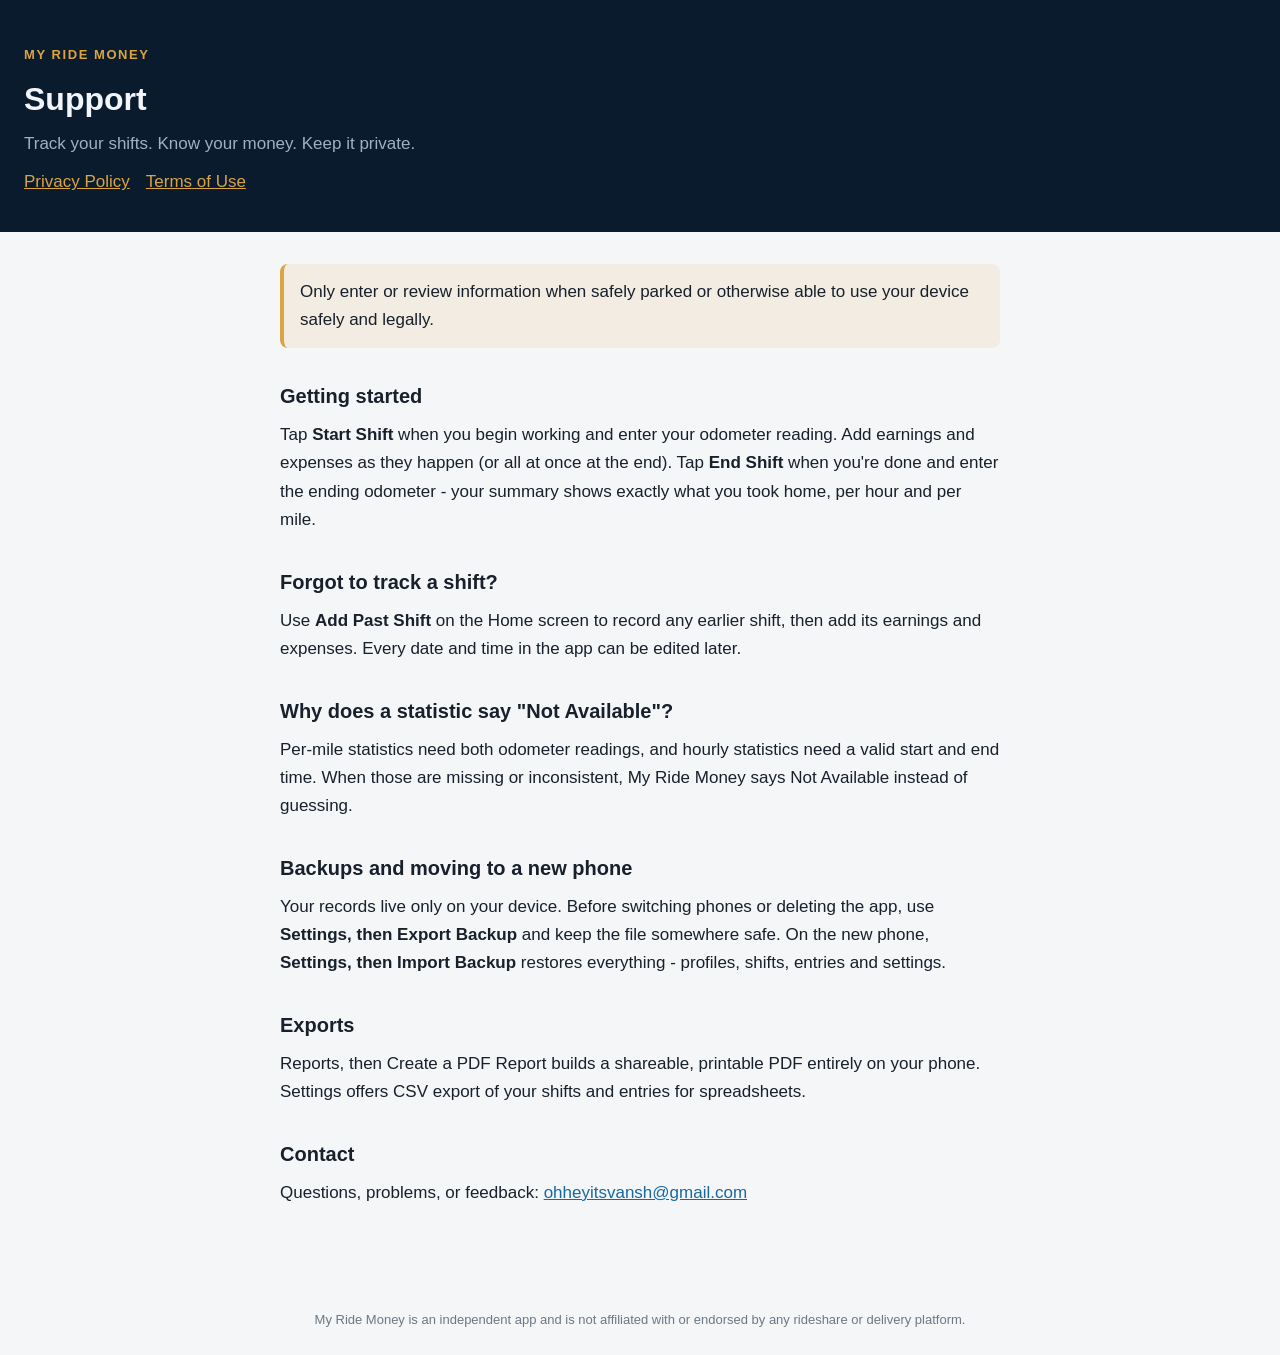
==== index.html @ f2bc67e1 "Add initial HTML structure for support page" ====
<!DOCTYPE html>
<html lang="en">
<head>
<meta charset="utf-8">
<meta name="viewport" content="width=device-width, initial-scale=1">
<title>Support - My Ride Money</title>
<style>
:root { color-scheme: light dark; }
body { margin: 0; font: 17px/1.65 -apple-system, BlinkMacSystemFont, "Segoe UI", Roboto, sans-serif; background: #f5f6f8; color: #17202b; }
@media (prefers-color-scheme: dark) { body { background: #0a1220; color: #f2f5f9; } }
header { background: #0b1b2e; color: #f2f5f9; padding: 44px 24px 36px; }
header .brand { color: #d9a441; font-weight: 700; letter-spacing: .12em; text-transform: uppercase; font-size: 13px; }
header h1 { margin: 8px 0 4px; font-size: 32px; }
header p { margin: 0; color: #9fb0c4; }
main { max-width: 720px; margin: 0 auto; padding: 32px 24px 64px; }
h2 { font-size: 20px; margin: 32px 0 8px; }
p { margin: 0 0 14px; }
.callout { background: rgba(217,164,65,.12); border-left: 4px solid #d9a441; padding: 14px 16px; border-radius: 8px; }
a { color: #1769a0; }
footer { text-align: center; font-size: 13px; color: #6b7885; padding: 24px; }
nav { margin-top: 10px; }
nav a { color: #d9a441; margin-right: 16px; }
</style>
</head>
<body>
<header>
<div class="brand">My Ride Money</div>
<h1>Support</h1>
<p>Track your shifts. Know your money. Keep it private.</p>
<nav><a href="privacy.html">Privacy Policy</a><a href="terms.html">Terms of Use</a></nav>
</header>
<main>
<p class="callout">Only enter or review information when safely parked or otherwise able to use your device safely and legally.</p>
<h2>Getting started</h2>
<p>Tap <strong>Start Shift</strong> when you begin working and enter your odometer reading. Add earnings and expenses as they happen (or all at once at the end). Tap <strong>End Shift</strong> when you're done and enter the ending odometer - your summary shows exactly what you took home, per hour and per mile.</p>
<h2>Forgot to track a shift?</h2>
<p>Use <strong>Add Past Shift</strong> on the Home screen to record any earlier shift, then add its earnings and expenses. Every date and time in the app can be edited later.</p>
<h2>Why does a statistic say "Not Available"?</h2>
<p>Per-mile statistics need both odometer readings, and hourly statistics need a valid start and end time. When those are missing or inconsistent, My Ride Money says Not Available instead of guessing.</p>
<h2>Backups and moving to a new phone</h2>
<p>Your records live only on your device. Before switching phones or deleting the app, use <strong>Settings, then Export Backup</strong> and keep the file somewhere safe. On the new phone, <strong>Settings, then Import Backup</strong> restores everything - profiles, shifts, entries and settings.</p>
<h2>Exports</h2>
<p>Reports, then Create a PDF Report builds a shareable, printable PDF entirely on your phone. Settings offers CSV export of your shifts and entries for spreadsheets.</p>
<h2>Contact</h2>
<p>Questions, problems, or feedback: <a href="mailto:ohheyitsvansh@gmail.com">ohheyitsvansh@gmail.com</a></p>
</main>
<footer>My Ride Money is an independent app and is not affiliated with or endorsed by any rideshare or delivery platform.</footer>
</body>
</html>
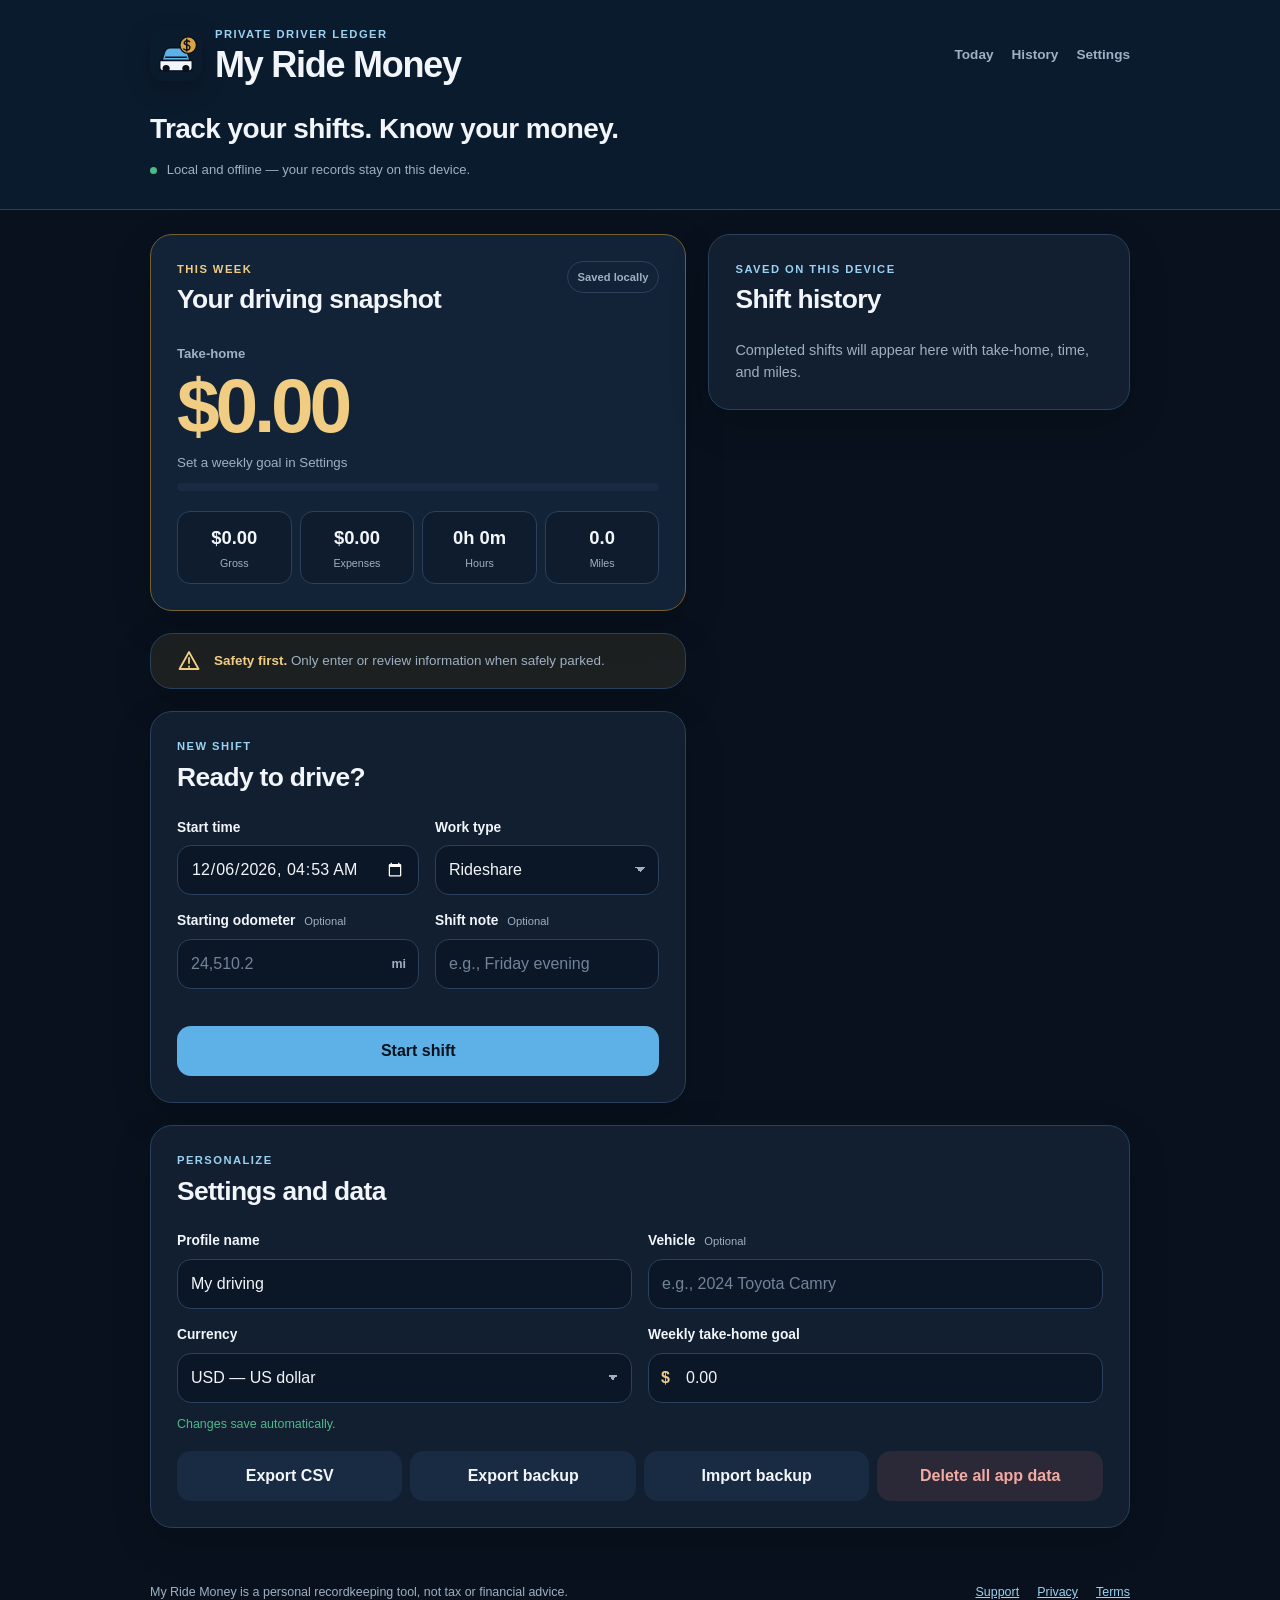
==== commit 1049903e: "Build offline My Ride Money PWA" ====
--- a/index.html
+++ b/index.html
@@ -1,49 +1,211 @@
-<!DOCTYPE html>
+<!doctype html>
 <html lang="en">
-<head>
-<meta charset="utf-8">
-<meta name="viewport" content="width=device-width, initial-scale=1">
-<title>Support - My Ride Money</title>
-<style>
-:root { color-scheme: light dark; }
-body { margin: 0; font: 17px/1.65 -apple-system, BlinkMacSystemFont, "Segoe UI", Roboto, sans-serif; background: #f5f6f8; color: #17202b; }
-@media (prefers-color-scheme: dark) { body { background: #0a1220; color: #f2f5f9; } }
-header { background: #0b1b2e; color: #f2f5f9; padding: 44px 24px 36px; }
-header .brand { color: #d9a441; font-weight: 700; letter-spacing: .12em; text-transform: uppercase; font-size: 13px; }
-header h1 { margin: 8px 0 4px; font-size: 32px; }
-header p { margin: 0; color: #9fb0c4; }
-main { max-width: 720px; margin: 0 auto; padding: 32px 24px 64px; }
-h2 { font-size: 20px; margin: 32px 0 8px; }
-p { margin: 0 0 14px; }
-.callout { background: rgba(217,164,65,.12); border-left: 4px solid #d9a441; padding: 14px 16px; border-radius: 8px; }
-a { color: #1769a0; }
-footer { text-align: center; font-size: 13px; color: #6b7885; padding: 24px; }
-nav { margin-top: 10px; }
-nav a { color: #d9a441; margin-right: 16px; }
-</style>
-</head>
-<body>
-<header>
-<div class="brand">My Ride Money</div>
-<h1>Support</h1>
-<p>Track your shifts. Know your money. Keep it private.</p>
-<nav><a href="privacy.html">Privacy Policy</a><a href="terms.html">Terms of Use</a></nav>
-</header>
-<main>
-<p class="callout">Only enter or review information when safely parked or otherwise able to use your device safely and legally.</p>
-<h2>Getting started</h2>
-<p>Tap <strong>Start Shift</strong> when you begin working and enter your odometer reading. Add earnings and expenses as they happen (or all at once at the end). Tap <strong>End Shift</strong> when you're done and enter the ending odometer - your summary shows exactly what you took home, per hour and per mile.</p>
-<h2>Forgot to track a shift?</h2>
-<p>Use <strong>Add Past Shift</strong> on the Home screen to record any earlier shift, then add its earnings and expenses. Every date and time in the app can be edited later.</p>
-<h2>Why does a statistic say "Not Available"?</h2>
-<p>Per-mile statistics need both odometer readings, and hourly statistics need a valid start and end time. When those are missing or inconsistent, My Ride Money says Not Available instead of guessing.</p>
-<h2>Backups and moving to a new phone</h2>
-<p>Your records live only on your device. Before switching phones or deleting the app, use <strong>Settings, then Export Backup</strong> and keep the file somewhere safe. On the new phone, <strong>Settings, then Import Backup</strong> restores everything - profiles, shifts, entries and settings.</p>
-<h2>Exports</h2>
-<p>Reports, then Create a PDF Report builds a shareable, printable PDF entirely on your phone. Settings offers CSV export of your shifts and entries for spreadsheets.</p>
-<h2>Contact</h2>
-<p>Questions, problems, or feedback: <a href="mailto:ohheyitsvansh@gmail.com">ohheyitsvansh@gmail.com</a></p>
-</main>
-<footer>My Ride Money is an independent app and is not affiliated with or endorsed by any rideshare or delivery platform.</footer>
-</body>
+  <head>
+    <meta charset="utf-8">
+    <meta name="viewport" content="width=device-width, initial-scale=1, viewport-fit=cover">
+    <meta name="theme-color" content="#0b1b2e">
+    <meta name="description" content="Track driving shifts, earnings, expenses, miles, and real take-home pay privately on your device.">
+    <meta name="apple-mobile-web-app-capable" content="yes">
+    <meta name="apple-mobile-web-app-status-bar-style" content="black-translucent">
+    <meta name="apple-mobile-web-app-title" content="My Ride Money">
+    <link rel="manifest" href="./manifest.webmanifest">
+    <link rel="icon" href="./icons/icon.svg" type="image/svg+xml">
+    <link rel="apple-touch-icon" href="./icons/icon-180.png">
+    <link rel="stylesheet" href="./styles.css">
+    <title>My Ride Money</title>
+  </head>
+  <body>
+    <a class="skip-link" href="#main">Skip to tracker</a>
+
+    <header class="site-header">
+      <div class="header-inner">
+        <div class="brand-lockup">
+          <img src="./icons/icon.svg" width="52" height="52" alt="" aria-hidden="true">
+          <div>
+            <p class="eyebrow">Private driver ledger</p>
+            <h1>My Ride Money</h1>
+          </div>
+        </div>
+        <nav aria-label="Primary">
+          <a href="#today">Today</a>
+          <a href="#history">History</a>
+          <a href="#settings">Settings</a>
+        </nav>
+      </div>
+      <div class="hero-copy">
+        <p>Track your shifts. Know your money.</p>
+        <span><i aria-hidden="true"></i> Local and offline — your records stay on this device.</span>
+      </div>
+    </header>
+
+    <main id="main" class="app-shell">
+      <section id="today" class="summary-card" aria-labelledby="summary-heading">
+        <div class="summary-topline">
+          <div>
+            <p class="eyebrow gold">This week</p>
+            <h2 id="summary-heading">Your driving snapshot</h2>
+          </div>
+          <span class="privacy-chip">Saved locally</span>
+        </div>
+        <div class="take-home-block">
+          <span>Take-home</span>
+          <strong id="week-take-home">$0.00</strong>
+          <small id="week-goal-copy">Set a weekly goal in Settings</small>
+          <div class="goal-track" role="progressbar" aria-label="Weekly take-home goal" aria-valuemin="0" aria-valuemax="100" aria-valuenow="0"><span id="goal-fill"></span></div>
+        </div>
+        <div class="metric-grid">
+          <div><span id="week-gross">$0.00</span><small>Gross</small></div>
+          <div><span id="week-expenses">$0.00</span><small>Expenses</small></div>
+          <div><span id="week-hours">0h 0m</span><small>Hours</small></div>
+          <div><span id="week-miles">0.0</span><small>Miles</small></div>
+        </div>
+      </section>
+
+      <section class="card safety-note" aria-label="Safety reminder">
+        <svg viewBox="0 0 24 24" aria-hidden="true"><path d="M12 3 2.5 20h19L12 3Zm0 6v5m0 3.5v.5"/></svg>
+        <p><strong>Safety first.</strong> Only enter or review information when safely parked.</p>
+      </section>
+
+      <section class="card" id="start-card" aria-labelledby="start-heading">
+        <div class="section-heading">
+          <div><p class="eyebrow">New shift</p><h2 id="start-heading">Ready to drive?</h2></div>
+        </div>
+        <form id="start-shift-form" novalidate>
+          <div class="form-grid">
+            <div class="field">
+              <label for="start-time">Start time</label>
+              <input id="start-time" type="datetime-local" required>
+            </div>
+            <div class="field">
+              <label for="work-type">Work type</label>
+              <select id="work-type">
+                <option value="rideshare">Rideshare</option>
+                <option value="delivery">Delivery</option>
+                <option value="mixed">Mixed</option>
+                <option value="personal">Personal driving</option>
+                <option value="other">Other</option>
+              </select>
+            </div>
+            <div class="field">
+              <label for="start-odometer">Starting odometer <span>Optional</span></label>
+              <div class="suffix-input"><input id="start-odometer" type="number" min="0" step="0.1" inputmode="decimal" placeholder="24,510.2"><b>mi</b></div>
+            </div>
+            <div class="field">
+              <label for="shift-note">Shift note <span>Optional</span></label>
+              <input id="shift-note" type="text" maxlength="120" placeholder="e.g., Friday evening">
+            </div>
+          </div>
+          <p class="form-error" id="start-error" role="alert"></p>
+          <button class="primary-button" type="submit">Start shift</button>
+        </form>
+      </section>
+
+      <section class="active-card" id="active-card" aria-labelledby="active-heading" hidden>
+        <div class="active-header">
+          <div>
+            <p class="live-label"><span aria-hidden="true"></span> Shift in progress</p>
+            <h2 id="active-heading">On the road</h2>
+            <p id="active-meta">Started today</p>
+          </div>
+          <strong id="live-timer">0:00:00</strong>
+        </div>
+
+        <div class="live-total">
+          <span>Live take-home</span>
+          <strong id="active-take-home">$0.00</strong>
+        </div>
+
+        <div class="metric-grid active-metrics">
+          <div><span id="active-gross">$0.00</span><small>Earnings</small></div>
+          <div><span id="active-expenses">$0.00</span><small>Expenses</small></div>
+          <div><span id="active-rate">—</span><small>Per hour</small></div>
+        </div>
+
+        <div class="quick-actions">
+          <button class="quick-button positive" type="button" data-toggle="income-panel">+ Add earnings</button>
+          <button class="quick-button" type="button" data-toggle="expense-panel">+ Add expense</button>
+        </div>
+
+        <div class="entry-panel" id="income-panel" hidden>
+          <form id="income-form" novalidate>
+            <div class="section-heading compact"><div><p class="eyebrow">Income</p><h3>Add earnings</h3></div><button class="icon-button" data-close="income-panel" type="button" aria-label="Close earnings form">×</button></div>
+            <div class="form-grid entry-grid">
+              <div class="field"><label for="income-amount">Amount</label><div class="money-input"><span class="currency-symbol">$</span><input id="income-amount" type="number" min="0.01" step="0.01" inputmode="decimal" required placeholder="0.00"></div></div>
+              <div class="field"><label for="income-category">Category</label><select id="income-category"><option value="fare">Fare</option><option value="tip">Tip</option><option value="bonus">Bonus</option><option value="cash_ride">Cash ride</option><option value="cancellation_fee">Cancellation fee</option><option value="adjustment">Adjustment</option><option value="other">Other</option></select></div>
+              <div class="field"><label for="income-platform">Platform <span>Optional</span></label><select id="income-platform"><option value="">No platform</option><option>Uber</option><option>Lyft</option><option>DoorDash</option><option>Instacart</option><option>Amazon Flex</option><option>Spark</option><option>Private Ride</option><option>Other</option></select></div>
+              <div class="field"><label for="income-note">Note <span>Optional</span></label><input id="income-note" type="text" maxlength="100" placeholder="e.g., Airport tip"></div>
+            </div>
+            <p class="form-error" id="income-error" role="alert"></p>
+            <button class="primary-button small" type="submit">Save earnings</button>
+          </form>
+        </div>
+
+        <div class="entry-panel" id="expense-panel" hidden>
+          <form id="expense-form" novalidate>
+            <div class="section-heading compact"><div><p class="eyebrow">Expense</p><h3>Add expense</h3></div><button class="icon-button" data-close="expense-panel" type="button" aria-label="Close expense form">×</button></div>
+            <div class="form-grid entry-grid">
+              <div class="field"><label for="expense-amount">Amount</label><div class="money-input"><span class="currency-symbol">$</span><input id="expense-amount" type="number" min="0.01" step="0.01" inputmode="decimal" required placeholder="0.00"></div></div>
+              <div class="field"><label for="expense-category">Category</label><select id="expense-category"><option value="fuel">Gas / fuel</option><option value="toll">Toll</option><option value="parking">Parking</option><option value="food">Food / lunch</option><option value="car_wash">Car wash</option><option value="maintenance">Vehicle maintenance</option><option value="phone_supplies">Phone / supplies</option><option value="other">Other</option></select></div>
+              <div class="field wide"><label for="expense-note">Note <span>Optional</span></label><input id="expense-note" type="text" maxlength="100" placeholder="e.g., Downtown parking"></div>
+            </div>
+            <p class="form-error" id="expense-error" role="alert"></p>
+            <button class="primary-button small" type="submit">Save expense</button>
+          </form>
+        </div>
+
+        <div class="entry-feed" id="active-entry-feed"></div>
+
+        <form id="end-shift-form" class="end-shift-box" novalidate>
+          <h3>Finish shift</h3>
+          <div class="form-grid entry-grid">
+            <div class="field"><label for="end-time">End time</label><input id="end-time" type="datetime-local" required></div>
+            <div class="field"><label for="end-odometer">Ending odometer <span>Optional</span></label><div class="suffix-input"><input id="end-odometer" type="number" min="0" step="0.1" inputmode="decimal" placeholder="24,587.6"><b>mi</b></div></div>
+          </div>
+          <p class="form-error" id="end-error" role="alert"></p>
+          <button class="end-button" type="submit">End shift and save summary</button>
+        </form>
+      </section>
+
+      <section id="history" class="card history-card" aria-labelledby="history-heading">
+        <div class="section-heading">
+          <div><p class="eyebrow">Saved on this device</p><h2 id="history-heading">Shift history</h2></div>
+          <button class="text-button" id="clear-history" type="button" hidden>Clear</button>
+        </div>
+        <p class="empty-state" id="history-empty">Completed shifts will appear here with take-home, time, and miles.</p>
+        <div class="history-list" id="history-list"></div>
+      </section>
+
+      <section id="settings" class="card" aria-labelledby="settings-heading">
+        <div class="section-heading"><div><p class="eyebrow">Personalize</p><h2 id="settings-heading">Settings and data</h2></div></div>
+        <form id="settings-form" class="form-grid" novalidate>
+          <div class="field"><label for="profile-name">Profile name</label><input id="profile-name" type="text" maxlength="40" value="My driving"></div>
+          <div class="field"><label for="vehicle-name">Vehicle <span>Optional</span></label><input id="vehicle-name" type="text" maxlength="50" placeholder="e.g., 2024 Toyota Camry"></div>
+          <div class="field"><label for="currency">Currency</label><select id="currency"><option value="USD">USD — US dollar</option><option value="CAD">CAD — Canadian dollar</option><option value="GBP">GBP — British pound</option><option value="EUR">EUR — Euro</option><option value="AUD">AUD — Australian dollar</option><option value="MXN">MXN — Mexican peso</option><option value="INR">INR — Indian rupee</option><option value="JPY">JPY — Japanese yen</option></select></div>
+          <div class="field"><label for="weekly-goal">Weekly take-home goal</label><div class="money-input"><span class="currency-symbol">$</span><input id="weekly-goal" type="number" min="0" step="1" inputmode="decimal" value="0"></div></div>
+        </form>
+        <p class="saved-status" id="settings-status" role="status">Changes save automatically.</p>
+        <div class="data-actions">
+          <button class="secondary-button" id="export-csv" type="button">Export CSV</button>
+          <button class="secondary-button" id="export-backup" type="button">Export backup</button>
+          <label class="secondary-button import-label">Import backup<input id="import-backup" type="file" accept="application/json,.json"></label>
+          <button class="danger-button" id="delete-all" type="button">Delete all app data</button>
+        </div>
+      </section>
+    </main>
+
+    <footer>
+      <p>My Ride Money is a personal recordkeeping tool, not tax or financial advice.</p>
+      <nav aria-label="Legal and support"><a href="./support.html">Support</a><a href="./privacy.html">Privacy</a><a href="./terms.html">Terms</a></nav>
+    </footer>
+
+    <dialog id="shift-dialog">
+      <div class="dialog-content">
+        <button class="icon-button dialog-close" type="button" aria-label="Close shift details">×</button>
+        <div id="shift-dialog-body"></div>
+      </div>
+    </dialog>
+
+    <noscript><div class="noscript">My Ride Money needs JavaScript enabled to track shifts.</div></noscript>
+    <script src="./app.js" defer></script>
+  </body>
 </html>
--- a/styles.css
+++ b/styles.css
@@ -0,0 +1,192 @@
+:root {
+  color-scheme: dark;
+  --bg: #08111d;
+  --surface: #111f31;
+  --surface-2: #192b42;
+  --surface-3: #203650;
+  --navy: #0b1b2e;
+  --text: #f2f5f9;
+  --muted: #9fb0c4;
+  --line: #2a405c;
+  --teal: #5eb1e6;
+  --teal-soft: #9bd2f1;
+  --gold: #d9a441;
+  --gold-soft: #f0cd83;
+  --green: #4dbb85;
+  --red: #e57267;
+  --radius: 22px;
+  --radius-small: 14px;
+  font-family: ui-rounded, "SF Pro Rounded", -apple-system, BlinkMacSystemFont, "Segoe UI", sans-serif;
+}
+
+* { box-sizing: border-box; }
+[hidden] { display: none !important; }
+html { scroll-behavior: smooth; }
+body { min-width: 320px; margin: 0; background: var(--bg); color: var(--text); line-height: 1.5; -webkit-font-smoothing: antialiased; }
+button, input, select { font: inherit; }
+button, select, input[type="file"] { cursor: pointer; }
+button:focus-visible, input:focus-visible, select:focus-visible, a:focus-visible { outline: 3px solid var(--gold-soft); outline-offset: 3px; }
+a { color: var(--teal-soft); }
+
+.skip-link { position: fixed; z-index: 30; top: 10px; left: 10px; transform: translateY(-160%); padding: 10px 14px; border-radius: 10px; background: white; color: #08111d; }
+.skip-link:focus { transform: none; }
+.site-header { border-bottom: 1px solid var(--line); background: var(--navy); padding: max(26px, env(safe-area-inset-top)) 0 28px; }
+.header-inner, .hero-copy, .app-shell, footer { width: min(100% - 28px, 980px); margin-inline: auto; }
+.header-inner { display: flex; align-items: center; justify-content: space-between; gap: 24px; }
+.brand-lockup { display: flex; align-items: center; gap: 13px; }
+.brand-lockup img { border-radius: 14px; box-shadow: 0 8px 24px rgba(0,0,0,.28); }
+.header-inner nav, footer nav { display: flex; flex-wrap: wrap; gap: 8px 18px; }
+.header-inner nav a { min-height: 44px; display: inline-flex; align-items: center; color: var(--muted); font-size: .85rem; font-weight: 700; text-decoration: none; }
+.header-inner nav a:hover { color: var(--text); }
+h1, h2, h3, p { margin-top: 0; }
+h1 { margin-bottom: 0; font-size: clamp(1.55rem, 6vw, 2.25rem); line-height: 1.05; letter-spacing: -.035em; }
+h2 { margin-bottom: 0; font-size: clamp(1.3rem, 4vw, 1.65rem); letter-spacing: -.025em; }
+h3 { margin-bottom: 0; font-size: 1.05rem; }
+.eyebrow { margin: 0 0 3px; color: var(--teal-soft); font-size: .7rem; font-weight: 850; letter-spacing: .13em; text-transform: uppercase; }
+.eyebrow.gold { color: var(--gold-soft); }
+.hero-copy { margin-top: 24px; }
+.hero-copy > p { margin: 0 0 7px; font-size: clamp(1.25rem, 4vw, 1.75rem); font-weight: 700; letter-spacing: -.02em; }
+.hero-copy > span { color: var(--muted); font-size: .82rem; }
+.hero-copy i { display: inline-block; width: 7px; height: 7px; margin-right: 6px; border-radius: 50%; background: var(--green); }
+
+.app-shell { display: grid; gap: 18px; padding: 24px 0 42px; }
+.card, .summary-card, .active-card { border: 1px solid var(--line); border-radius: var(--radius); background: var(--surface); padding: clamp(18px, 4vw, 26px); box-shadow: 0 14px 40px rgba(0,0,0,.16); }
+.summary-card { border-color: #765f30; background: #122338; }
+.summary-topline, .section-heading, .active-header { display: flex; align-items: flex-start; justify-content: space-between; gap: 16px; }
+.section-heading { margin-bottom: 20px; }
+.section-heading.compact { margin-bottom: 16px; }
+.privacy-chip { padding: 7px 10px; border: 1px solid var(--line); border-radius: 999px; color: var(--muted); font-size: .7rem; font-weight: 700; }
+.take-home-block { margin: 24px 0 20px; }
+.take-home-block > span, .take-home-block > strong, .take-home-block > small { display: block; }
+.take-home-block > span { color: var(--muted); font-size: .82rem; font-weight: 700; }
+.take-home-block > strong { margin-top: 3px; color: var(--gold-soft); font-size: clamp(2.65rem, 12vw, 4.8rem); line-height: 1; letter-spacing: -.055em; font-variant-numeric: tabular-nums; }
+.take-home-block > small { margin-top: 10px; color: var(--muted); }
+.goal-track { overflow: hidden; height: 8px; margin-top: 10px; border-radius: 999px; background: var(--surface-2); }
+.goal-track span { display: block; width: 0; height: 100%; border-radius: inherit; background: var(--gold); transition: width .2s ease; }
+.metric-grid { display: grid; grid-template-columns: repeat(4, 1fr); gap: 8px; }
+.metric-grid > div { min-width: 0; padding: 12px 9px; border: 1px solid var(--line); border-radius: 13px; background: rgba(8,17,29,.38); text-align: center; }
+.metric-grid span, .metric-grid small { display: block; }
+.metric-grid span { overflow: hidden; font-weight: 800; font-size: clamp(.9rem, 3.8vw, 1.15rem); font-variant-numeric: tabular-nums; text-overflow: ellipsis; white-space: nowrap; }
+.metric-grid small { margin-top: 3px; color: var(--muted); font-size: .67rem; }
+.safety-note { display: flex; align-items: center; gap: 13px; padding-block: 15px; background: rgba(217,164,65,.1); }
+.safety-note svg { flex: 0 0 24px; width: 24px; fill: none; stroke: var(--gold-soft); stroke-width: 1.8; stroke-linecap: round; stroke-linejoin: round; }
+.safety-note p { margin: 0; color: var(--muted); font-size: .84rem; }
+.safety-note strong { color: var(--gold-soft); }
+
+.form-grid { display: grid; gap: 16px; }
+.field label { display: block; margin-bottom: 7px; font-size: .86rem; font-weight: 750; }
+.field label span { margin-left: 5px; color: var(--muted); font-size: .7rem; font-weight: 500; }
+input, select { width: 100%; min-height: 50px; border: 1px solid var(--line); border-radius: var(--radius-small); background: #0b1726; color: var(--text); padding: 11px 13px; appearance: none; }
+select { background-image: linear-gradient(45deg,transparent 50%,var(--muted) 50%),linear-gradient(135deg,var(--muted) 50%,transparent 50%); background-position: calc(100% - 18px) 21px,calc(100% - 13px) 21px; background-size: 5px 5px; background-repeat: no-repeat; padding-right: 38px; }
+input::placeholder { color: #71849a; opacity: 1; }
+input[aria-invalid="true"] { border-color: var(--red); }
+.suffix-input, .money-input { position: relative; }
+.suffix-input input { padding-right: 43px; }
+.suffix-input b { position: absolute; top: 50%; right: 13px; transform: translateY(-50%); color: var(--muted); font-size: .78rem; }
+.money-input input { padding-left: 37px; }
+.currency-symbol { position: absolute; z-index: 1; top: 50%; left: 13px; transform: translateY(-50%); color: var(--gold-soft); font-weight: 800; pointer-events: none; }
+.form-error { min-height: 1.25em; margin: 8px 0 0; color: var(--red); font-size: .76rem; }
+button { border: 0; }
+.primary-button, .secondary-button, .danger-button, .end-button, .quick-button { min-height: 50px; border-radius: 14px; padding: 11px 16px; font-weight: 800; }
+.primary-button { width: 100%; margin-top: 14px; background: var(--teal); color: #07111d; }
+.primary-button.small { width: auto; min-width: 180px; }
+.secondary-button { display: inline-grid; place-items: center; background: var(--surface-2); color: var(--text); text-decoration: none; }
+.danger-button { background: rgba(229,114,103,.12); color: #f3aaa3; }
+.end-button { width: 100%; background: var(--gold-soft); color: #1a1307; }
+.quick-actions { display: grid; grid-template-columns: 1fr 1fr; gap: 10px; margin-top: 18px; }
+.quick-button { background: var(--surface-3); color: var(--teal-soft); }
+.quick-button.positive { background: rgba(77,187,133,.16); color: #8edbb4; }
+.text-button { min-height: 44px; padding: 8px; background: transparent; color: #f3aaa3; font-weight: 750; }
+.icon-button { display: grid; width: 44px; height: 44px; place-items: center; border-radius: 50%; background: var(--surface-2); color: var(--text); font-size: 1.5rem; }
+
+.active-card { border-color: #2f739e; background: #10243a; }
+.live-label { margin: 0 0 4px; color: #8edbb4; font-size: .73rem; font-weight: 850; letter-spacing: .1em; text-transform: uppercase; }
+.live-label span { display: inline-block; width: 8px; height: 8px; margin-right: 6px; border-radius: 50%; background: var(--green); box-shadow: 0 0 0 5px rgba(77,187,133,.12); }
+.active-header > div > p:last-child { margin: 5px 0 0; color: var(--muted); font-size: .8rem; }
+.active-header > strong { color: var(--teal-soft); font-size: clamp(1.25rem,5vw,1.7rem); font-variant-numeric: tabular-nums; }
+.live-total { margin: 22px 0 16px; }
+.live-total span, .live-total strong { display: block; }
+.live-total span { color: var(--muted); font-size: .8rem; }
+.live-total strong { color: var(--gold-soft); font-size: clamp(2.4rem,10vw,4rem); line-height: 1.1; letter-spacing: -.045em; font-variant-numeric: tabular-nums; }
+.active-metrics { grid-template-columns: repeat(3,1fr); }
+.entry-panel { margin-top: 14px; padding: 16px; border: 1px solid var(--line); border-radius: 17px; background: rgba(8,17,29,.48); }
+.entry-grid { grid-template-columns: 1fr 1fr; }
+.entry-grid .wide { grid-column: 1 / -1; }
+.entry-feed { display: grid; gap: 7px; margin-top: 16px; }
+.entry-row { display: grid; grid-template-columns: minmax(0,1fr) auto auto; gap: 10px; align-items: center; padding: 9px 0; border-bottom: 1px solid var(--line); }
+.entry-row:last-child { border-bottom: 0; }
+.entry-row span { overflow: hidden; text-overflow: ellipsis; white-space: nowrap; font-size: .83rem; }
+.entry-row strong { font-variant-numeric: tabular-nums; }
+.entry-row.income strong { color: #8edbb4; }
+.entry-row.expense strong { color: #f3aaa3; }
+.entry-row button { min-width: 44px; min-height: 44px; background: transparent; color: var(--muted); }
+.end-shift-box { margin-top: 22px; padding-top: 20px; border-top: 1px solid var(--line); }
+.end-shift-box h3 { margin-bottom: 14px; }
+
+.history-list { display: grid; gap: 8px; }
+.history-row { display: grid; grid-template-columns: minmax(0,1fr) auto; gap: 6px 14px; width: 100%; min-height: 70px; padding: 12px 0; border-bottom: 1px solid var(--line); background: transparent; color: var(--text); text-align: left; }
+.history-row:last-child { border-bottom: 0; }
+.history-row strong { overflow: hidden; text-overflow: ellipsis; white-space: nowrap; }
+.history-row .amount { color: var(--gold-soft); font-variant-numeric: tabular-nums; }
+.history-row small { color: var(--muted); }
+.empty-state { margin: 0; color: var(--muted); font-size: .9rem; }
+.saved-status { margin: 12px 0; color: var(--green); font-size: .78rem; }
+.data-actions { display: grid; grid-template-columns: repeat(4,1fr); gap: 8px; margin-top: 18px; }
+.import-label { position: relative; cursor: pointer; }
+.import-label input { position: absolute; width: 1px; height: 1px; opacity: 0; }
+
+footer { display: flex; flex-wrap: wrap; align-items: center; justify-content: space-between; gap: 12px 20px; padding: 0 0 max(34px,env(safe-area-inset-bottom)); color: var(--muted); font-size: .78rem; }
+footer p { margin: 0; }
+footer a { min-height: 44px; display: inline-flex; align-items: center; }
+.noscript { position: fixed; z-index: 50; inset: auto 12px 12px; padding: 12px; border-radius: 12px; background: var(--red); color: #220d0b; text-align: center; }
+
+dialog { width: min(100% - 24px, 620px); max-height: min(84vh,760px); padding: 0; border: 1px solid var(--line); border-radius: 22px; background: var(--surface); color: var(--text); box-shadow: 0 24px 80px rgba(0,0,0,.5); }
+dialog::backdrop { background: rgba(2,7,13,.76); }
+.dialog-content { position: relative; overflow: auto; max-height: inherit; padding: 24px; }
+.dialog-close { position: sticky; z-index: 2; top: 0; float: right; }
+.detail-hero { margin: 20px 0; }
+.detail-hero strong { display: block; color: var(--gold-soft); font-size: 2.6rem; }
+.detail-grid { display: grid; grid-template-columns: 1fr 1fr; gap: 8px; }
+.detail-grid div { padding: 12px; border-radius: 12px; background: var(--surface-2); }
+.detail-grid span, .detail-grid strong { display: block; }
+.detail-grid span { color: var(--muted); font-size: .7rem; }
+.detail-grid strong { margin-top: 3px; font-variant-numeric: tabular-nums; }
+.dialog-entries { margin-top: 18px; }
+
+.legal-shell { width: min(100% - 28px,760px); margin: 0 auto; padding: max(30px,env(safe-area-inset-top)) 0 48px; }
+.legal-shell article { border: 1px solid var(--line); border-radius: var(--radius); background: var(--surface); padding: clamp(20px,5vw,40px); }
+.legal-shell h1 { margin-bottom: 24px; }
+.legal-shell h2 { margin-top: 28px; margin-bottom: 7px; }
+.legal-shell p { color: var(--muted); }
+.legal-shell .callout { padding: 14px; border-left: 4px solid var(--gold); border-radius: 8px; background: rgba(217,164,65,.1); color: var(--text); }
+.legal-nav { display: flex; flex-wrap: wrap; gap: 8px 18px; margin-top: 28px; }
+
+@media (min-width: 760px) {
+  .app-shell { grid-template-columns: minmax(0,1.12fr) minmax(310px,.88fr); align-items: start; gap: 22px; }
+  .summary-card, .safety-note, #active-card, #start-card { grid-column: 1; }
+  #history { grid-column: 2; grid-row: 1 / span 3; position: sticky; top: 20px; }
+  #settings { grid-column: 1 / -1; }
+  .form-grid { grid-template-columns: 1fr 1fr; }
+}
+
+@media (max-width: 620px) {
+  .header-inner { align-items: flex-start; }
+  .header-inner nav { display: none; }
+  .metric-grid { gap: 5px; }
+  .metric-grid > div { padding-inline: 5px; }
+  .quick-actions, .entry-grid, .detail-grid { grid-template-columns: 1fr; }
+  .entry-grid .wide { grid-column: auto; }
+  .data-actions { grid-template-columns: 1fr 1fr; }
+  .privacy-chip { display: none; }
+}
+
+@media (max-width: 380px) {
+  .header-inner, .hero-copy, .app-shell, footer { width: min(100% - 20px,980px); }
+  .card, .summary-card, .active-card { border-radius: 18px; padding: 16px; }
+  .metric-grid small { font-size: .6rem; }
+  .data-actions { grid-template-columns: 1fr; }
+}
+
+@media (prefers-reduced-motion: reduce) {
+  *,*::before,*::after { scroll-behavior: auto !important; transition-duration: .01ms !important; animation-duration: .01ms !important; }
+}
